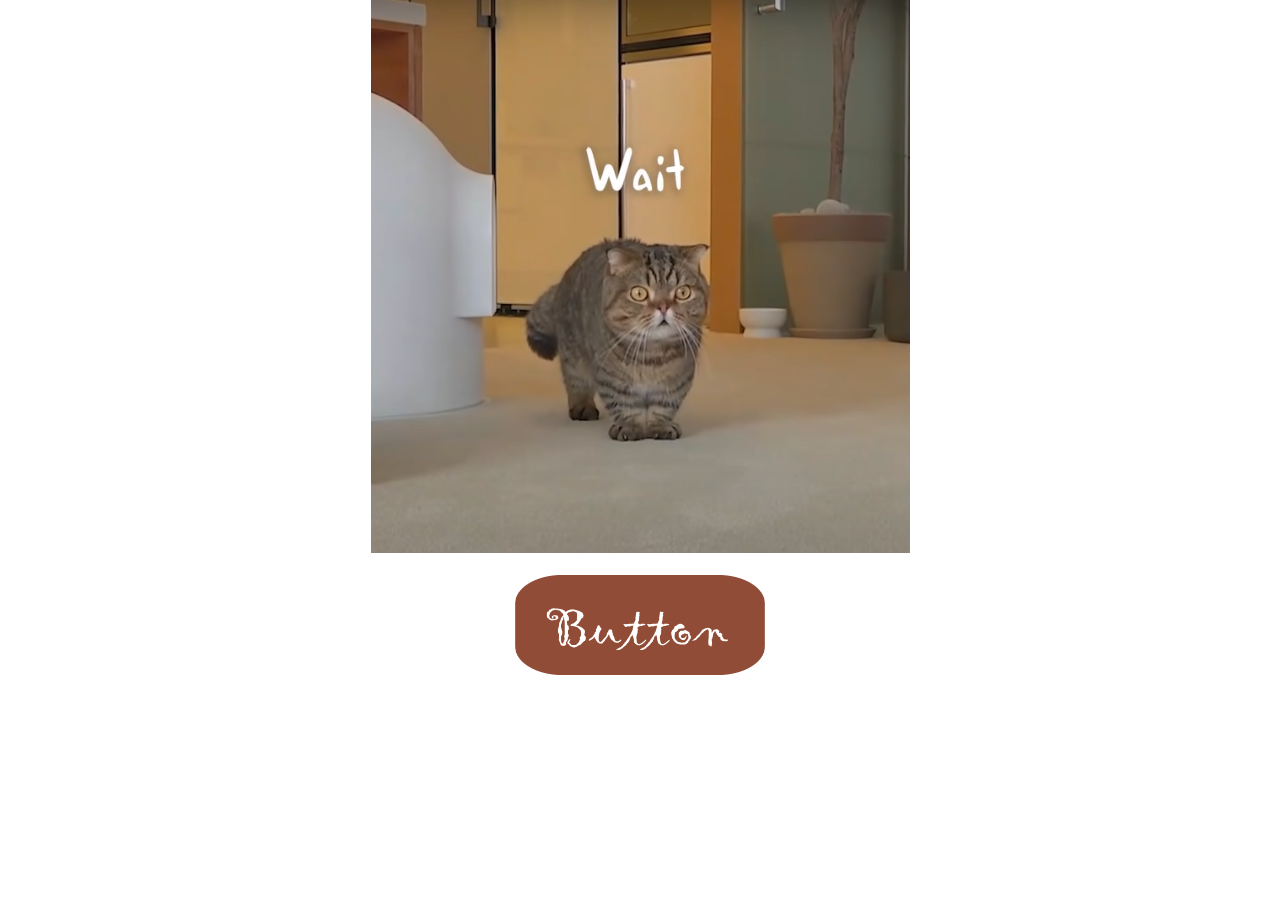
==== index.html @ 0abfad0b "新增css檔" ====
<!DOCTYPE html>
<html lang="en">
<head>
    <meta charset="UTF-8">
    <title>Meow Hello!</title>
    <link rel="stylesheet" href="mipoof.css">
</head>
<body>

<P Align=center><img src=""><img src="img/lulu.png" height="553" width="539"/>
<p/>
<br/>

<a href="info.html" target="_blank">
    <P Align=center><img src=""><img src="img/button.png" height="100" width="250"/></a>
<p/>

</body>
</html>
---- mipoof.css ----
* {
    margin: 0;
    padding: 0;
    box-sizing: border-box;
}
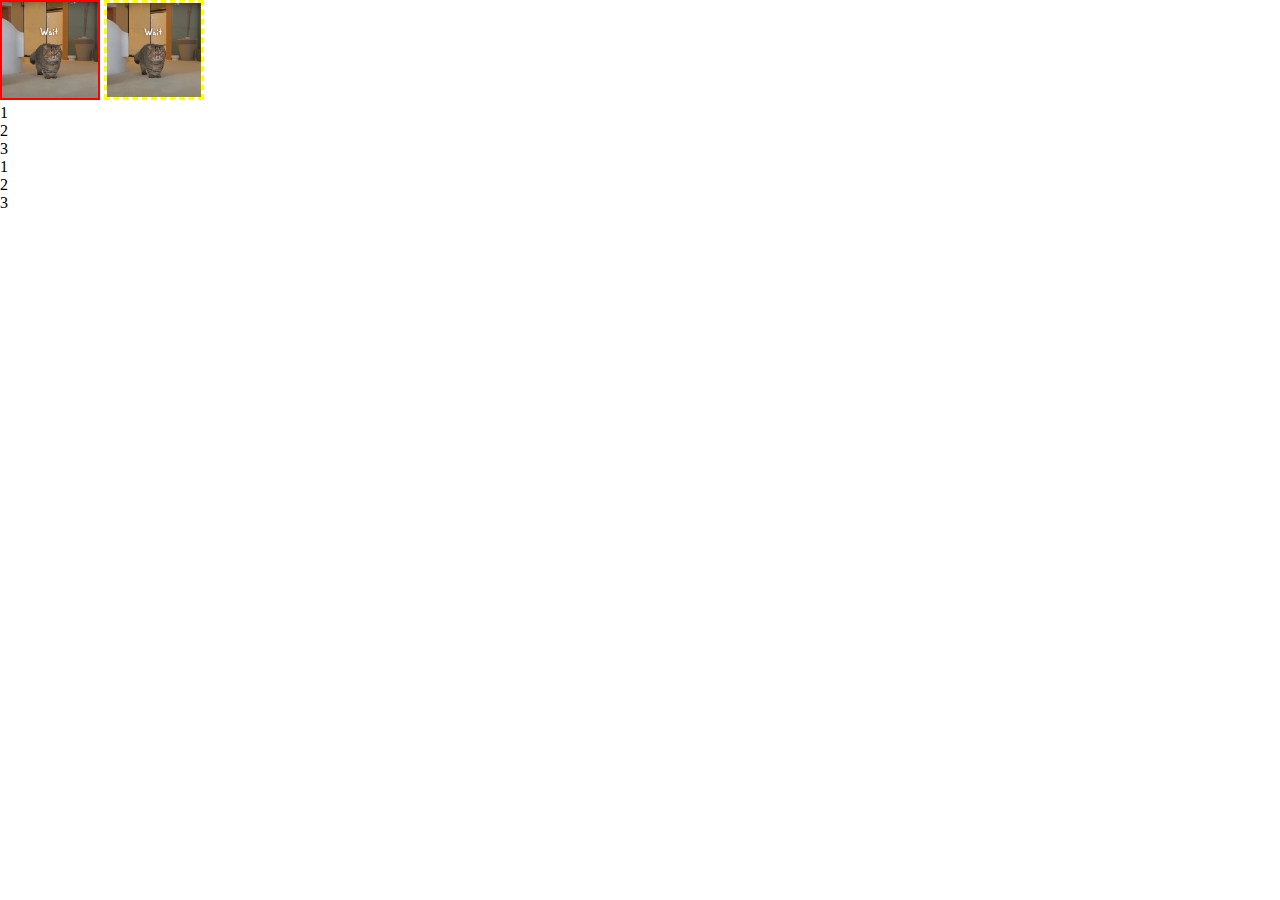
==== commit 377b20d5: "新增邊框" ====
--- a/index.html
+++ b/index.html
@@ -7,13 +7,28 @@
 </head>
 <body>
 
-<P Align=center><img src=""><img src="img/lulu.png" height="553" width="539"/>
-<p/>
-<br/>
+<!--<P Align=center><img src=""><img src="img/lulu.png" height="553" width="539"/>-->
+<!--<p/>-->
+<!--<br/>-->
 
-<a href="info.html" target="_blank">
-    <P Align=center><img src=""><img src="img/button.png" height="100" width="250"/></a>
-<p/>
+<!--<a href="info.html" target="_blank">-->
+<!--    <P Align=center><img src=""><img src="img/button.png" height="100" width="250"/></a>-->
+<!--<p/>-->
+
+<img class="img-start" src="img/lulu.png" alt="" />
+<img id="img-master" class="img-start" src="img/lulu.png" alt="" />
+
+<ol>
+    <li>1</li>
+    <li>2</li>
+    <li>3</li>
+</ol>
+<ul>
+    <li>1</li>
+    <li>2</li>
+    <li>3</li>
+</ul>
+
 
 </body>
 </html>--- a/mipoof.css
+++ b/mipoof.css
@@ -1,5 +1,19 @@
 * {
     margin: 0;
     padding: 0;
+    list-style: none;
     box-sizing: border-box;
+}
+
+img{
+    height: 100px;
+    width: 100px;
+}
+
+.img-start{
+    border: 2px solid red;
+}
+
+#img-master{
+    border: 3px dashed yellow;
 }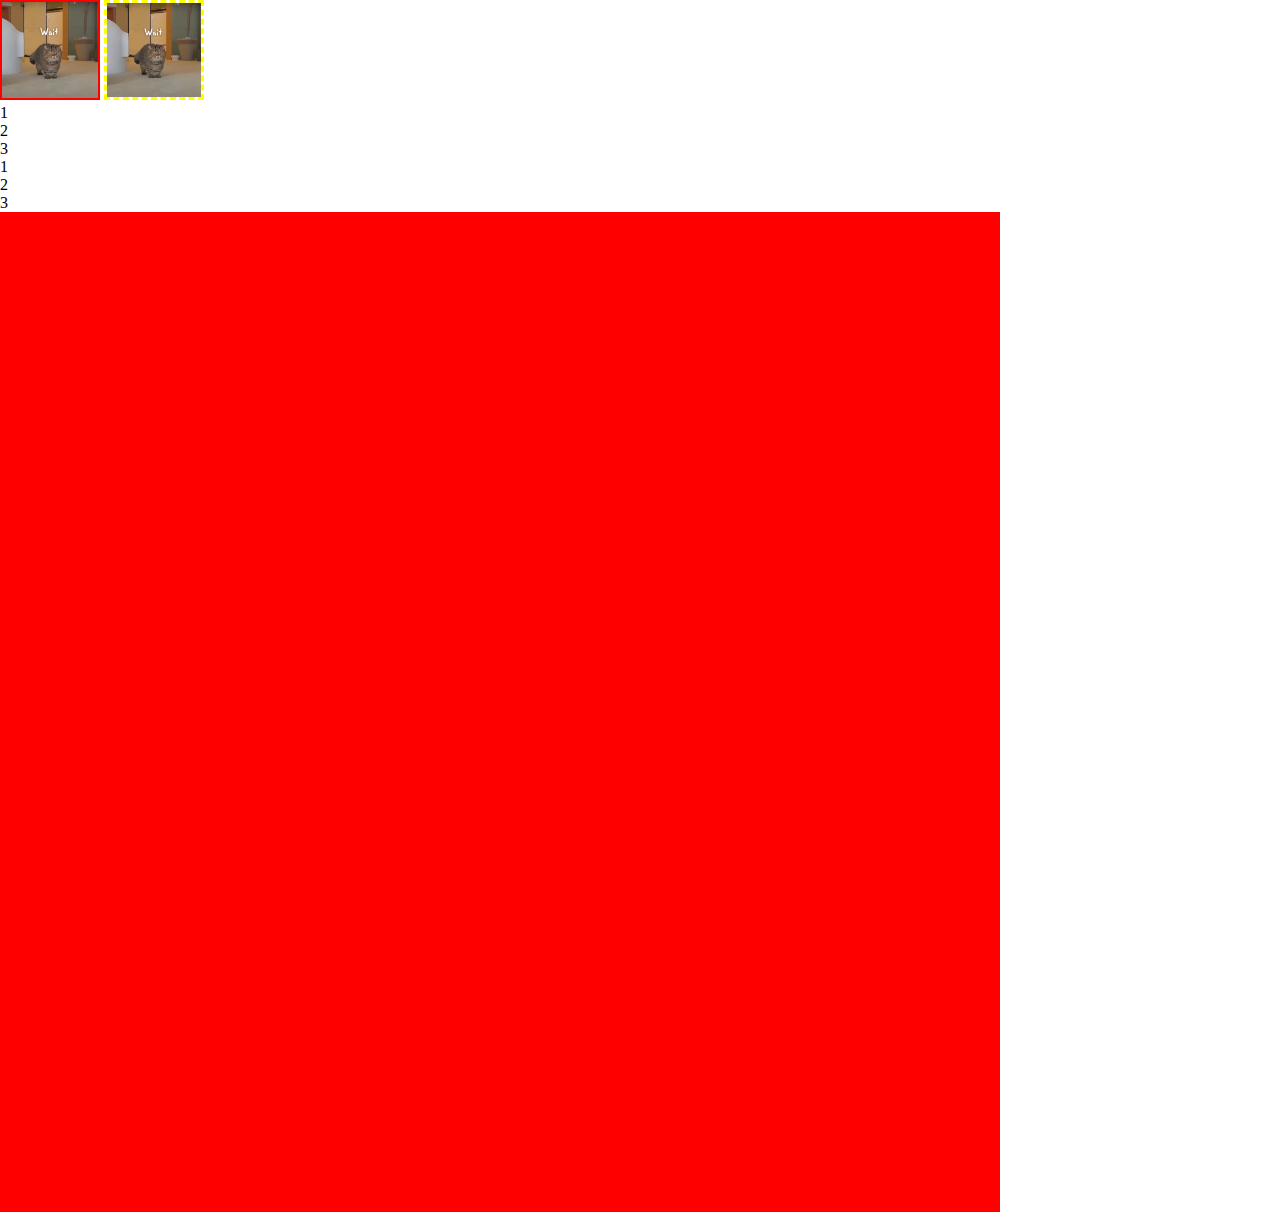
==== commit d9f9ea5a: "絕對位置相對位置" ====
--- a/index.html
+++ b/index.html
@@ -15,8 +15,8 @@
 <!--    <P Align=center><img src=""><img src="img/button.png" height="100" width="250"/></a>-->
 <!--<p/>-->
 
-<img class="img-start" src="img/lulu.png" alt="" />
-<img id="img-master" class="img-start" src="img/lulu.png" alt="" />
+<img class="img-start" src="img/lulu.png" alt=""/>
+<img id="img-master" class="img-start" src="img/lulu.png" alt=""/>
 
 <ol>
     <li>1</li>
@@ -29,6 +29,9 @@
     <li>3</li>
 </ul>
 
+<div class="relative">
+    <div class="absolute"></div>
+</div>
 
 </body>
 </html>--- a/mipoof.css
+++ b/mipoof.css
@@ -5,15 +5,21 @@
     box-sizing: border-box;
 }
 
-img{
+img {
     height: 100px;
     width: 100px;
 }
 
-.img-start{
+.img-start {
     border: 2px solid red;
 }
 
-#img-master{
+#img-master {
     border: 3px dashed yellow;
+}
+
+.relative {
+    background: red;
+    height: 1000px;
+    width: 1000px;
 }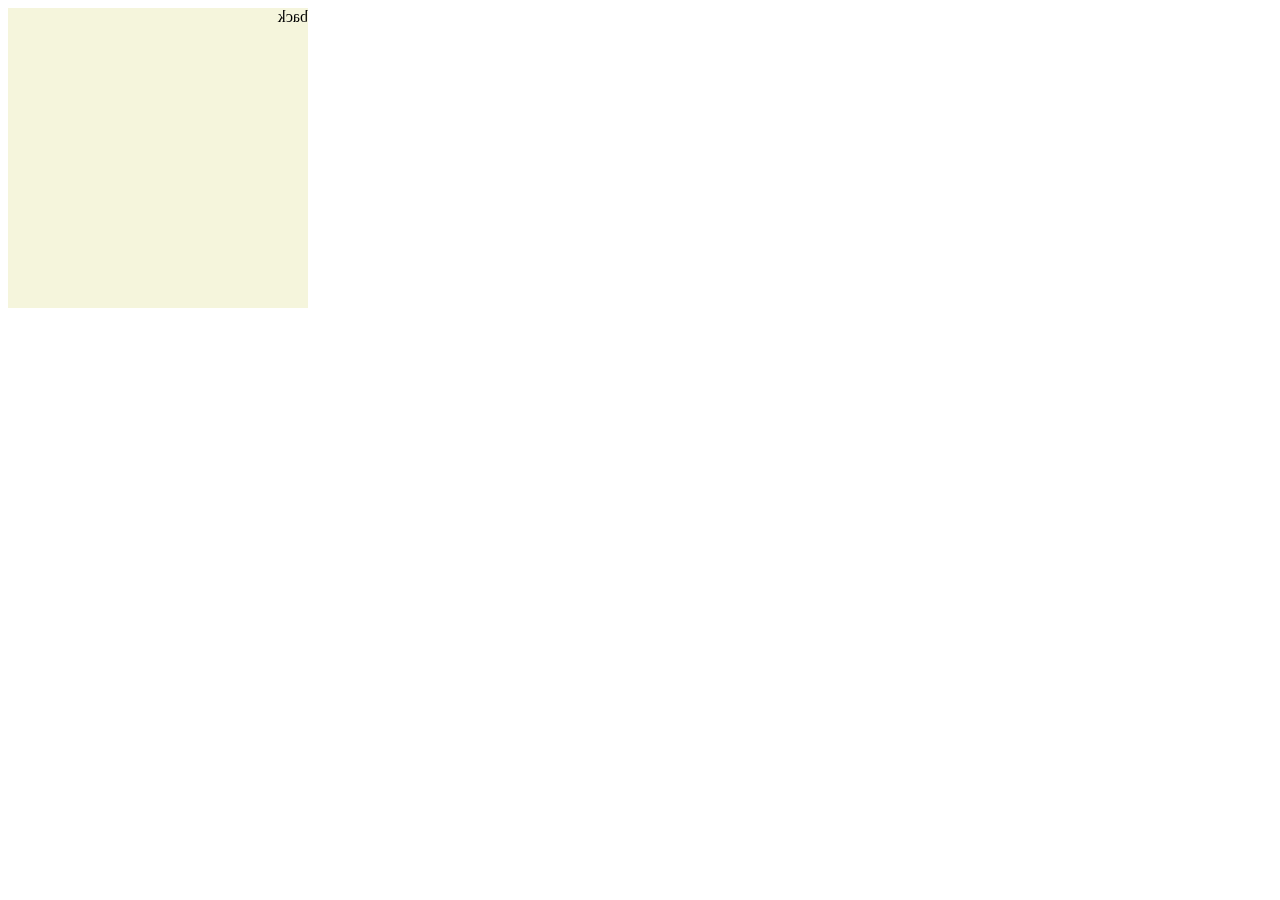
==== commit b3c6a6a9: "翻轉" ====
--- a/index.html
+++ b/index.html
@@ -6,32 +6,11 @@
     <link rel="stylesheet" href="mipoof.css">
 </head>
 <body>
-
-<!--<P Align=center><img src=""><img src="img/lulu.png" height="553" width="539"/>-->
-<!--<p/>-->
-<!--<br/>-->
-
-<!--<a href="info.html" target="_blank">-->
-<!--    <P Align=center><img src=""><img src="img/button.png" height="100" width="250"/></a>-->
-<!--<p/>-->
-
-<img class="img-start" src="img/lulu.png" alt=""/>
-<img id="img-master" class="img-start" src="img/lulu.png" alt=""/>
-
-<ol>
-    <li>1</li>
-    <li>2</li>
-    <li>3</li>
-</ol>
-<ul>
-    <li>1</li>
-    <li>2</li>
-    <li>3</li>
-</ul>
-
-<div class="relative">
-    <div class="absolute"></div>
+<div class="flip-card">
+    <div class="flip-card-inner">
+        <div class="flip-cart-front">front</div>
+        <div class="flip-cart-back">back</div>
+    </div>
 </div>
-
 </body>
 </html>--- a/mipoof.css
+++ b/mipoof.css
@@ -1,25 +1,37 @@
-* {
-    margin: 0;
-    padding: 0;
-    list-style: none;
-    box-sizing: border-box;
+.flip-card-inner {
+    position: relative;
+    /*絕對位置*/
 }
 
-img {
-    height: 100px;
-    width: 100px;
+.flip-cart-front,
+.flip-cart-back {
+    position: absolute;
+    /*相對位置*/
 }
 
-.img-start {
-    border: 2px solid red;
+.flip-cart-front,
+.flip-cart-back,
+.flip-card-inner {
+    width: 100%;
+    height: 100%;
 }
 
-#img-master {
-    border: 3px dashed yellow;
+.flip-card {
+    width: 300px;
+    height: 300px;
 }
 
-.relative {
-    background: red;
-    height: 1000px;
-    width: 1000px;
+.flip-cart-front {
+    background: lightpink;
+    color: black;
+}
+
+.flip-cart-back {
+    background: beige;
+    transform: rotateY(180deg);
+    color: black;
+}
+
+.flip-card-inner:hover {
+    transform: rotateY(180deg);
 }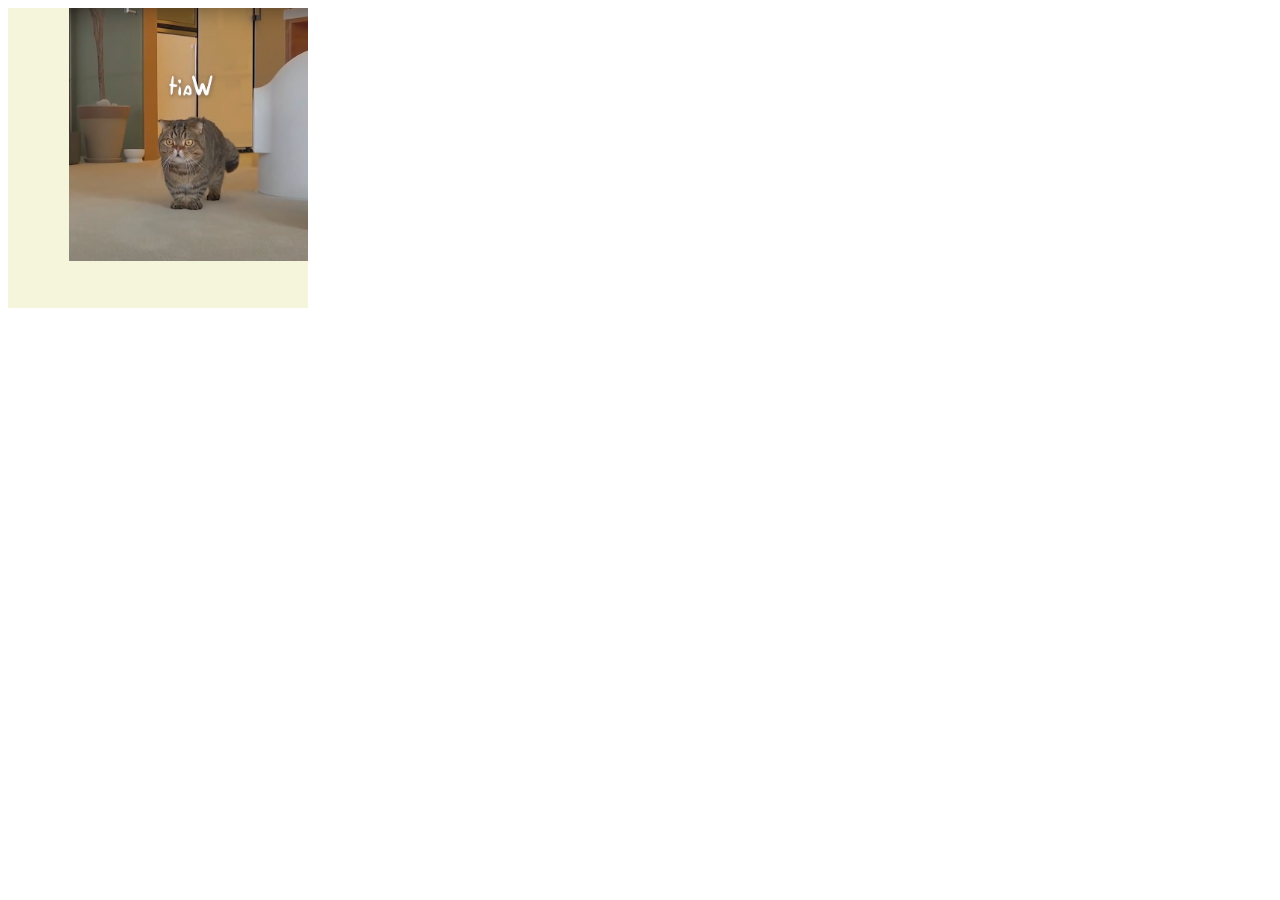
==== commit 23fce57b: "翻轉+圖片" ====
--- a/index.html
+++ b/index.html
@@ -9,7 +9,7 @@
 <div class="flip-card">
     <div class="flip-card-inner">
         <div class="flip-cart-front">front</div>
-        <div class="flip-cart-back">back</div>
+        <div class="flip-cart-back"><img src="img/lulu.png" height="253" width="239"/></div>
     </div>
 </div>
 </body>
--- a/mipoof.css
+++ b/mipoof.css
@@ -34,4 +34,9 @@
 
 .flip-card-inner:hover {
     transform: rotateY(180deg);
+}
+
+.flip-card-inner{
+    transition:transform 0.5s;
+    transform-style: preserve-3d;
 }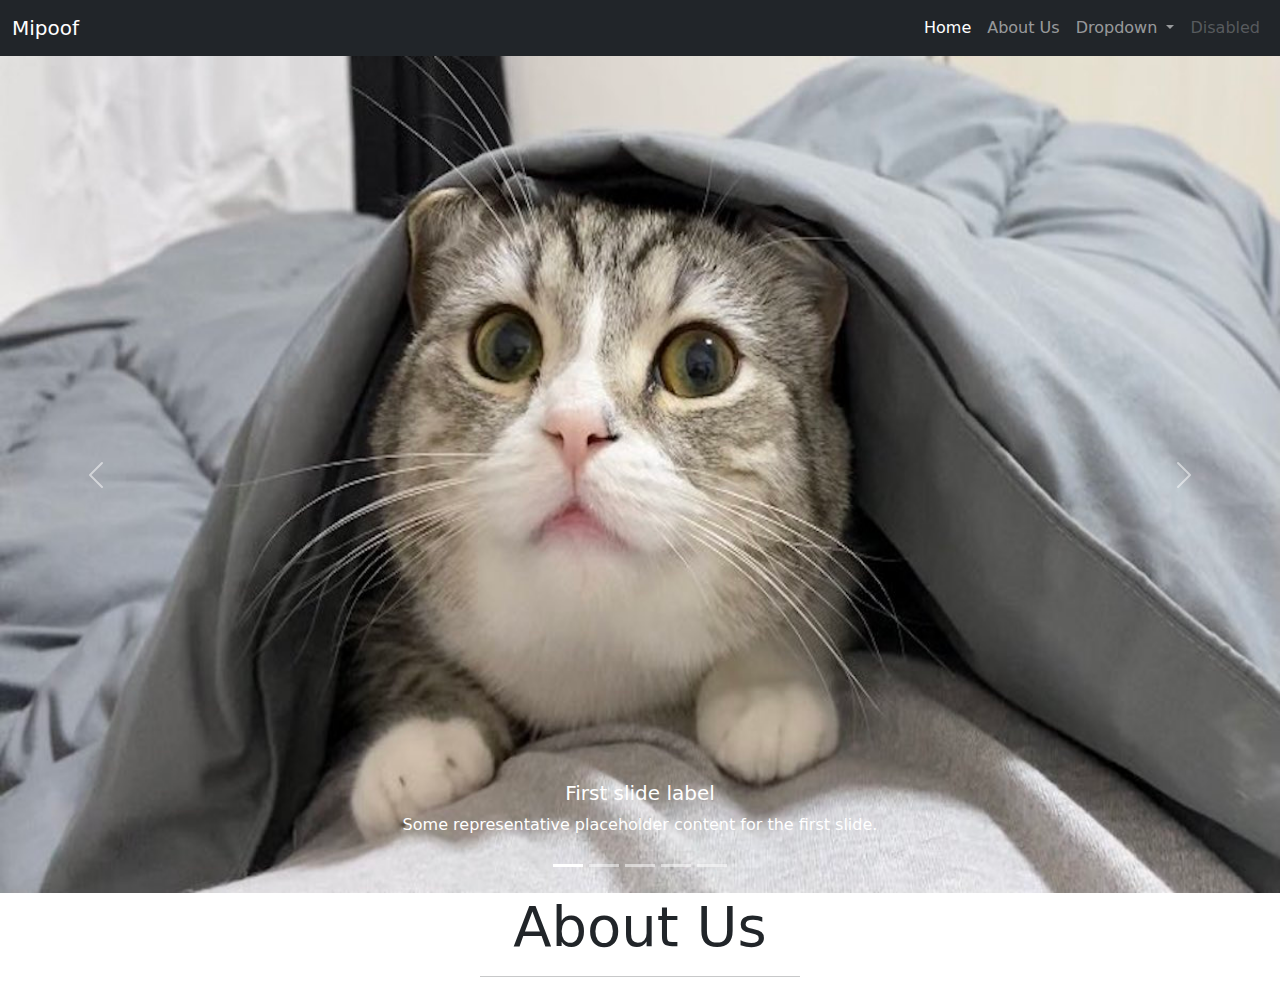
==== commit 1a24afe2: "新增導覽列+幻燈片" ====
--- a/index.html
+++ b/index.html
@@ -3,14 +3,113 @@
 <head>
     <meta charset="UTF-8">
     <title>Meow Hello!</title>
-    <link rel="stylesheet" href="mipoof.css">
+    <link rel="stylesheet" href="css/bootstrap.min.css">
+    <link rel="stylesheet" href="css/custom.css">
 </head>
 <body>
-<div class="flip-card">
-    <div class="flip-card-inner">
-        <div class="flip-cart-front">front</div>
-        <div class="flip-cart-back"><img src="img/lulu.png" height="253" width="239"/></div>
+
+<!--<div class="flip-card">-->
+<!--    <div class="flip-card-inner">-->
+<!--        <div class="flip-cart-front">front</div>-->
+<!--        <div class="flip-cart-back"><img src="img/lulu.png" height="253" width="239"/></div>-->
+<!--    </div>-->
+<!--</div>-->
+
+<nav class="navbar navbar-expand-lg navbar-dark bg-dark">
+    <div class="container-fluid">
+        <a class="navbar-brand" href="#">Mipoof</a>
+        <button class="navbar-toggler" type="button" data-bs-toggle="collapse" data-bs-target="#navbarSupportedContent" aria-controls="navbarSupportedContent" aria-expanded="false" aria-label="Toggle navigation">
+            <span class="navbar-toggler-icon"></span>
+        </button>
+        <div class="collapse navbar-collapse" id="navbarSupportedContent">
+            <ul class="navbar-nav ms-auto mb-2 mb-lg-0">
+                <li class="nav-item">
+                    <a class="nav-link active" aria-current="page" href="#">Home</a>
+                </li>
+                <li class="nav-item">
+                    <a class="nav-link text-capitalize" href="#">about us</a>
+                </li>
+                <li class="nav-item dropdown">
+                    <a class="nav-link dropdown-toggle" href="#" id="navbarDropdown" role="button" data-bs-toggle="dropdown" aria-expanded="false">
+                        Dropdown
+                    </a>
+                    <ul class="dropdown-menu" aria-labelledby="navbarDropdown">
+                        <li><a class="dropdown-item" href="#">Action</a></li>
+                        <li><a class="dropdown-item" href="#">Another action</a></li>
+                        <li><hr class="dropdown-divider"></li>
+                        <li><a class="dropdown-item" href="#">Something else here</a></li>
+                    </ul>
+                </li>
+                <li class="nav-item">
+                    <a class="nav-link disabled">Disabled</a>
+                </li>
+            </ul>
+        </div>
     </div>
+</nav>
+
+<div id="carouselExampleCaptions" class="carousel slide" data-bs-ride="carousel">
+    <div class="carousel-indicators">
+        <button type="button" data-bs-target="#carouselExampleCaptions" data-bs-slide-to="0" class="active" aria-current="true" aria-label="Slide 1"></button>
+        <button type="button" data-bs-target="#carouselExampleCaptions" data-bs-slide-to="1" aria-label="Slide 2"></button>
+        <button type="button" data-bs-target="#carouselExampleCaptions" data-bs-slide-to="2" aria-label="Slide 3"></button>
+        <button type="button" data-bs-target="#carouselExampleCaptions" data-bs-slide-to="3" aria-label="Slide 4"></button>
+        <button type="button" data-bs-target="#carouselExampleCaptions" data-bs-slide-to="4" aria-label="Slide 5"></button>
+    </div>
+    <div class="carousel-inner">
+        <div class="carousel-item active">
+            <img src="img/cat.jpg" height="675" width="1200"/>
+            <div class="carousel-caption d-none d-md-block">
+                <h5>First slide label</h5>
+                <p>Some representative placeholder content for the first slide.</p>
+            </div>
+        </div>
+        <div class="carousel-item">
+            <img src="img/catt.jpg" height="628" width="1200"/>
+            <div class="carousel-caption d-none d-md-block">
+                <h5>Second slide label</h5>
+                <p>Some representative placeholder content for the second slide.</p>
+            </div>
+        </div>
+        <div class="carousel-item">
+            <img src="img/cattt.jpg" height="628" width="1200"/>
+            <div class="carousel-caption d-none d-md-block">
+                <h5>Third slide label</h5>
+                <p>Some representative placeholder content for the third slide.</p>
+            </div>
+        </div>
+        <div class="carousel-item">
+            <img src="img/catttt.jpg" height="1280" width="1920"/>
+            <div class="carousel-caption d-none d-md-block">
+                <h5>Fourth slide label</h5>
+                <p>Some representative placeholder content for the third slide.</p>
+            </div>
+        </div>
+        <div class="carousel-item">
+            <img src="img/cattttt.jpg" height="426" width="640"/>
+            <div class="carousel-caption d-none d-md-block">
+                <h5>Fifth slide label</h5>
+                <p>Some representative placeholder content for the third slide.</p>
+            </div>
+        </div>
+    </div>
+    <button class="carousel-control-prev" type="button" data-bs-target="#carouselExampleCaptions" data-bs-slide="prev">
+        <span class="carousel-control-prev-icon" aria-hidden="true"></span>
+        <span class="visually-hidden">Previous</span>
+    </button>
+    <button class="carousel-control-next" type="button" data-bs-target="#carouselExampleCaptions" data-bs-slide="next">
+        <span class="carousel-control-next-icon" aria-hidden="true"></span>
+        <span class="visually-hidden">Next</span>
+    </button>
 </div>
+
+<section class="main_heading">
+    <div class="text-center">
+        <h1 class="display-4 text-capitalize">about us</h1>
+        <hr class="w-25 mx-auto">
+    </div>
+</section>
+
+<script src="js/bootstrap.bundle.min.js"></script>
 </body>
 </html>--- a/css/custom.css
+++ b/css/custom.css
@@ -0,0 +1,47 @@
+/*.flip-card-inner {*/
+/*    position: relative;*/
+/*    !*絕對位置*!*/
+/*}*/
+
+/*.flip-cart-front,*/
+/*.flip-cart-back {*/
+/*    position: absolute;*/
+/*    !*相對位置*!*/
+/*}*/
+
+/*.flip-cart-front,*/
+/*.flip-cart-back,*/
+/*.flip-card-inner {*/
+/*    width: 100%;*/
+/*    height: 100%;*/
+/*}*/
+
+/*.flip-card {*/
+/*    width: 300px;*/
+/*    height: 300px;*/
+/*}*/
+
+/*.flip-cart-front {*/
+/*    background: lightpink;*/
+/*    color: black;*/
+/*}*/
+
+/*.flip-cart-back {*/
+/*    background: beige;*/
+/*    transform: rotateY(180deg);*/
+/*    color: black;*/
+/*}*/
+
+/*.flip-card-inner:hover {*/
+/*    transform: rotateY(180deg);*/
+/*}*/
+
+/*.flip-card-inner {*/
+/*    transition: transform 0.5s;*/
+/*    transform-style: preserve-3d;*/
+/*}*/
+
+.carousel-item img {
+    width: 100%;
+    height: 93vh;
+}